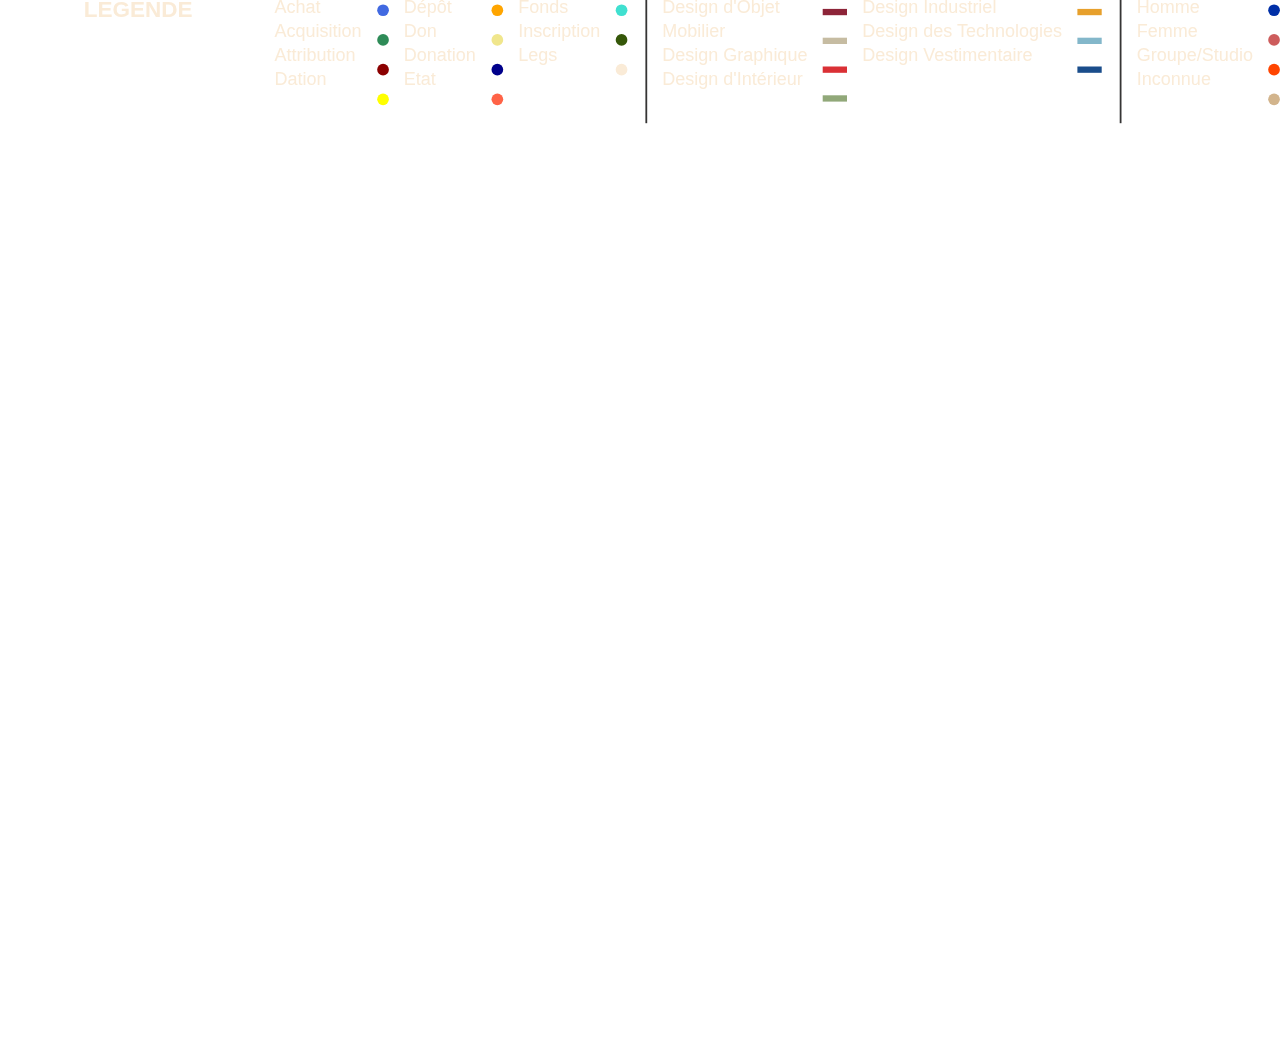
==== Detail of Design Collection Code/index.html @ d2bb4d4c "Add files via upload" ====
<!DOCTYPE html>
<meta charset="utf-8" />
<link rel="stylesheet" href="data/style.css" />

<head>
	<!-- Load d3.js -->
	<script src="https://d3js.org/d3.v4.js"></script>
	<link rel="preconnect" href="https://fonts.googleapis.com">
	<link rel="preconnect" href="https://fonts.gstatic.com" crossorigin>
	<link href="https://fonts.googleapis.com/css2?family=Jost:ital,wght@0,100..900;1,100..900&display=swap" </head>

<body>
	<div class="legend">

		<div class="categorielegende">
			<div class="element_texte">LEGENDE</div>
		</div>

		<div class="typeAchat">
			<div class="categorie">
				<div class="element_texte">Achat
				</div>
				<div class="element_texte">Acquisition
				</div>
				<div class="element_texte">Attribution
				</div>

				<div class="element_texte">Dation
				</div>
			</div>

			<div class="categorieshape">
				<div class="element_rond1"></div>
				<div class="element_rond2"></div>
				<div class="element_rond3"></div>
				<div class="element_rond4"></div>
			</div>

			<div class="categorie">
				<div class="element_texte">Dépôt
				</div>
				<div class="element_texte">Don
				</div>
				<div class="element_texte">Donation
				</div>
				<div class="element_texte">Etat
				</div>
			</div>

			<div class="categorieshape">
				<div class="element_rond5"></div>
				<div class="element_rond6"></div>
				<div class="element_rond7"></div>
				<div class="element_rond8"></div>
			</div>

			<div class="categorie">
				<div class="element_texte">Fonds
				</div>
				<div class="element_texte">Inscription
				</div>
				<div class="element_texte">Legs
				</div>
			</div>

			<div class="categorieshape">
				<div class="element_rond9"></div>
				<div class="element_rond10"></div>
				<div class="element_rond11"></div>
			</div>
			<div class="seperator"></div>
		</div>

		<div class="typeDesign">
			<div class="categorie">
				<div class="element_texte">Design d'Objet
				</div>
				<div class="element_texte">Mobilier
				</div>
				<div class="element_texte">Design Graphique
				</div>
				<div class="element_texte">Design d'Intérieur
				</div>
			</div>

			<div class="categorieshape">
				<div class="element_ligne4"></div>
				<div class="element_ligne2"></div>
				<div class="element_ligne3"></div>
				<div class="element_ligne1"></div>

			</div>

			<div class="categorie">
				<div class="element_texte">Design Industriel
				</div>
				<div class="element_texte">Design des Technologies
				</div>
				<div class="element_texte">Design Vestimentaire
				</div>
			</div>

			<div class="categorieshape">
				<div class="element_ligne5"></div>
				<div class="element_ligne6"></div>
				<div class="element_ligne7"></div>

			</div>
			<div class="seperator"></div>

		</div>

		<div class="genre">
			<div class="categorie">
				<div class="element_texte">Homme
				</div>
				<div class="element_texte">Femme
				</div>
				<div class="element_texte">Groupe/Studio
				</div>
				<div class="element_texte">Inconnue
				</div>
			</div>

			<div class="categorieshape">
				<div class="element_rond12"></div>
				<div class="element_rond13"></div>
				<div class="element_rond14"></div>
				<div class="element_rond15"></div>
			</div>

		</div>
	</div>
	<div class="frame">

		<div class="scaleframe">
			<div id="scale"></div>
		</div>


		<div class="container">
			<div class="graph" id="my_dataviz"></div>
			<div class="top"></div>


		</div>
	</div>


</body>

<script src="data/script.js"></script>
---- Detail of Design Collection Code/data/style.css ----
/* .header {
  display: flex;
  justify-content: center;
  border: 3px solid black;
  background-color: beige;
  height: 40px;
  width: 1400px;
  z-index: 10000;
} */
 body{
  transform: scale(0.9);

 }

.frame {
  display: flex;
  align-items: flex-start;
  position: absolute;
  top: 118px;
  height: 850px;
  padding: 0;
  margin-top: 30px;
  width: 1425px;
  overflow: auto;

}

/* .top {
  position: relative;
  top: 0;
  height: 40px;
  width: 1400px;
  background-color: rgb(0, 128, 255);
  opacity: 1;
  z-index: 14;
  margin: 0 auto;
} */

.container {
  display: flex;
  justify-content: center;
  flex-direction: column;
}

.graph {
  position: relative;
  display: flex;
  flex-direction: column;
  justify-content: center;
  background-color: #231f20;
  width: 1400px;
  padding: 0;
  margin: 0;
  top: 50px;
}

#scale {
  display: flex;
  flex-direction: column;
  position: relative;
  z-index: 15;
  padding-top: 10px;
  height: 50px;
  width: 1425px;
  display: flex;
  justify-content: center;
  color: antiquewhite;
}

.scaleframe {
  display: flex;
  flex-direction: column;
  position: fixed;
  margin-top: 850px;
  width: 1425px;
  height: 50px;
  z-index: 20;
  margin-left: 0px;
  color: antiquewhite;

}

.button {
  width: 100%;
  visibility: hidden;
}

.tooltip {
  display: flex;
  align-items: flex-start;
  justify-content: center;
  position: absolute;
  top: 1005px;
  margin-top: 43px;
  padding-top: 15px;
  padding-left: 15px;
  padding-right: 5px;
  padding-bottom: 30px;
  width: 1405px;
  text-align: left;
  height: 240px;
  font: 20px sans-serif;
  color: antiquewhite;
  background: #231f20;
  pointer-events: none;
  gap: 15px;
  margin-left: -3px;
}

.tooltip-column {
  flex: 1;
}

#my_dataviz {
  position: relative;
}

.designer {
  font-size: 25px;
}

.image {
  height: 235px;
  width: 300px;
  border: 3px solid antiquewhite;
}

.rond {
  border: 3px solid antiquewhite;
  background-color: #555;
  border-radius: 50%;
  height: 10px;
  width: 10px;
  margin-top: 5px;

}


.rondplein {
  background-color: antiquewhite;
  border-radius: 50%;
  height: 13px;
  width: 13px;
  margin-top: 5px;

}

.barre {
  background-color: antiquewhite;
  height: 7px;
  width: 25px;
  margin-top: 9px;
  margin-left: -1px;
  margin-right: -1px;

}

.legend {
  display: flex;
  flex-direction: row;
  position: fixed;
  margin-top: -30px;
  width: 1425px;
  height: 148px;
  z-index: 20;
  margin-left: -3px;
  padding-bottom: 10px;
  font-family: "Jost", sans-serif;
  font-size: 20px;
  color: antiquewhite;
}

.typeAchat {
  display: flex;
  padding-left: 57px;
}

.typeDesign {
  display: flex;
  padding-left: 0px;
}

.genre {
  display: flex;
}

.seperator {
  border: 1px solid rgb(54, 53, 53);
  display: flex;
  height: 156px;
  width: 0px;
  margin-left: 20px;
}

.categorielegende {
  text-transform: uppercase;
font-weight: bold;
  display: flex;
  flex-direction: column;
  height: 132px;
  width: auto;
  padding-left: 15px;
  padding-top: 15px;
  padding-right: 15px;
  font-size: 25px;
  text-transform: capitalize;
}

.categorie {
  display: flex;
  flex-direction: column;
  height: 132px;
  width: auto;
  padding-left: 15px;
  padding-top: 15px;
  padding-right: 15px;
}

.categorieshape {
  display: flex;
  flex-direction: column;
  height: 132px;
  margin-top: 6px;
}

.element_texte {
  display: flex;
  align-items: center;
  margin: 2px;
  width: auto;
}

.element_rond {
  margin-top: 20px;
  width: 10px;
  height: 10px;
  border: 1px solid black;
  border-radius: 50%;
}

.element_ligne {
  margin-top: 21px;
  height: 5px;
  width: 25px;
  border: 1px solid black;
}

.element_ligne_1 {
  margin-top: 20px;
  background-color: #266af1;
  height: 5px;
  width: 25px;
}

.element_rond1 {
  margin-top: 20px;
  width: 13px;
  height: 13px;
  background-color: royalblue;
  border-radius: 50%;
}

.element_rond2 {
  margin-top: 20px;
  width: 13px;
  height: 13px;
  background-color: seagreen;
  border-radius: 50%;
}

.element_rond3 {
  margin-top: 20px;
  width: 13px;
  height: 13px;
  background-color: darkred;
  border-radius: 50%;
}

.element_rond4 {
  margin-top: 20px;
  width: 13px;
  height: 13px;
  background-color: yellow;
  border-radius: 50%;
}

.element_rond5 {
  margin-top: 20px;
  width: 13px;
  height: 13px;
  background-color: orange;
  border-radius: 50%;
}

.element_rond6 {
  margin-top: 20px;
  width: 13px;
  height: 13px;
  background-color: khaki;
  border-radius: 50%;
}

.element_rond7 {
  margin-top: 20px;
  width: 13px;
  height: 13px;
  background-color: darkblue;
  border-radius: 50%;
}

.element_rond8 {
  margin-top: 20px;
  width: 13px;
  height: 13px;
  background-color: tomato;
  border-radius: 50%;
}

.element_rond9 {
  margin-top: 20px;
  width: 13px;
  height: 13px;
  background-color: turquoise;
  border-radius: 50%;
}

.element_rond10 {
  margin-top: 20px;
  width: 13px;
  height: 13px;
  background-color: #355709;
  border-radius: 50%;
}

.element_rond11 {
  margin-top: 20px;
  width: 13px;
  height: 13px;
  background-color: antiquewhite;
  border-radius: 50%;
}

.element_rond12 {
  margin-top: 20px;
  width: 13px;
  height: 13px;
  background-color: #002fa7;
  border-radius: 50%;
}

.element_rond13 {
  margin-top: 20px;
  width: 13px;
  height: 13px;
  background-color: indianred;
  border-radius: 50%;
}

.element_rond14 {
  margin-top: 20px;
  width: 13px;
  height: 13px;
  background-color: orangered;
  border-radius: 50%;
}

.element_rond15 {
  margin-top: 20px;
  width: 13px;
  height: 13px;
  background-color: tan;
  border-radius: 50%;
}

.element_ligne1 {
  margin-top: 25px;
  height: 7px;
  width: 27px;
  background-color: #91a879;
}

.element_ligne2 {
  margin-top: 25px;
  height: 7px;
  width: 27px;
  background-color: #c6bca2;
}

.element_ligne3 {
  margin-top: 25px;
  height: 7px;
  width: 27px;
  background-color: #da3035;
}

.element_ligne4 {
  margin-top: 25px;
  height: 7px;
  width: 27px;
  background-color: #8d2438;
}

.element_ligne5 {
  margin-top: 25px;
  height: 7px;
  width: 27px;
  background-color: #e7a02c;
}

.element_ligne6 {
  margin-top: 25px;
  height: 7px;
  width: 27px;
  background-color: #83b7ca;
}

.element_ligne7 {
  margin-top: 25px;
  height: 7px;
  width: 27px;
  background-color: #1a4d8b;
}

.rondbarre{
  display: flex;
}

/* WebKit-based browsers */
::-webkit-scrollbar {
  width: 12px;
}

::-webkit-scrollbar-track {
  background: #231f20;
}

::-webkit-scrollbar-thumb {
  background: #888;
  border-radius: 50px;

  
}

::-webkit-scrollbar-thumb:hover {
  background: #555;
}

/* Firefox */
html {
  scrollbar-width: thin;
  scrollbar-color: #888 #231f20;
  scrollbar-highlight-color: #0055ff;
}

/* Internet Explorer and Edge */
::-ms-scrollbar-track {
  background: #231f20;
}

::-ms-scrollbar-thumb {
  background: #888;
}
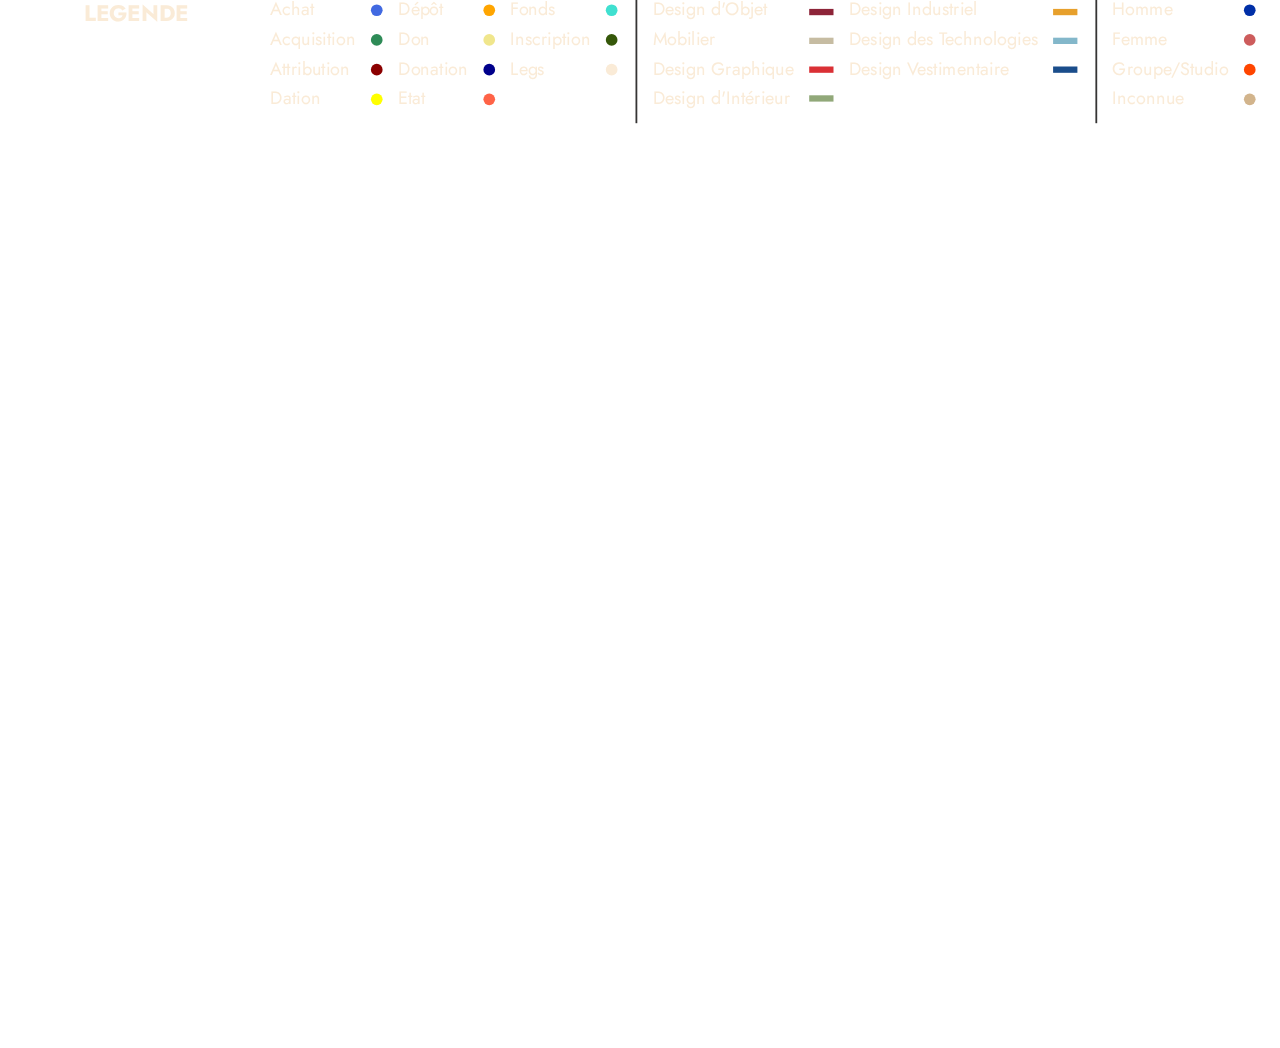
==== commit 58541726: "Update index.html" ====
--- a/Detail of Design Collection Code/index.html
+++ b/Detail of Design Collection Code/index.html
@@ -6,9 +6,8 @@
 	<!-- Load d3.js -->
 	<script src="https://d3js.org/d3.v4.js"></script>
 	<link rel="preconnect" href="https://fonts.googleapis.com">
-	<link rel="preconnect" href="https://fonts.gstatic.com" crossorigin>
-	<link href="https://fonts.googleapis.com/css2?family=Jost:ital,wght@0,100..900;1,100..900&display=swap" </head>
-
+<link rel="preconnect" href="https://fonts.gstatic.com" crossorigin>
+<link href="https://fonts.googleapis.com/css2?family=Jost:ital,wght@0,100..900;1,100..900&display=swap" rel="stylesheet">
 <body>
 	<div class="legend">
 
@@ -149,4 +148,4 @@
 
 </body>
 
-<script src="data/script.js"></script>+<script src="data/script.js"></script>
